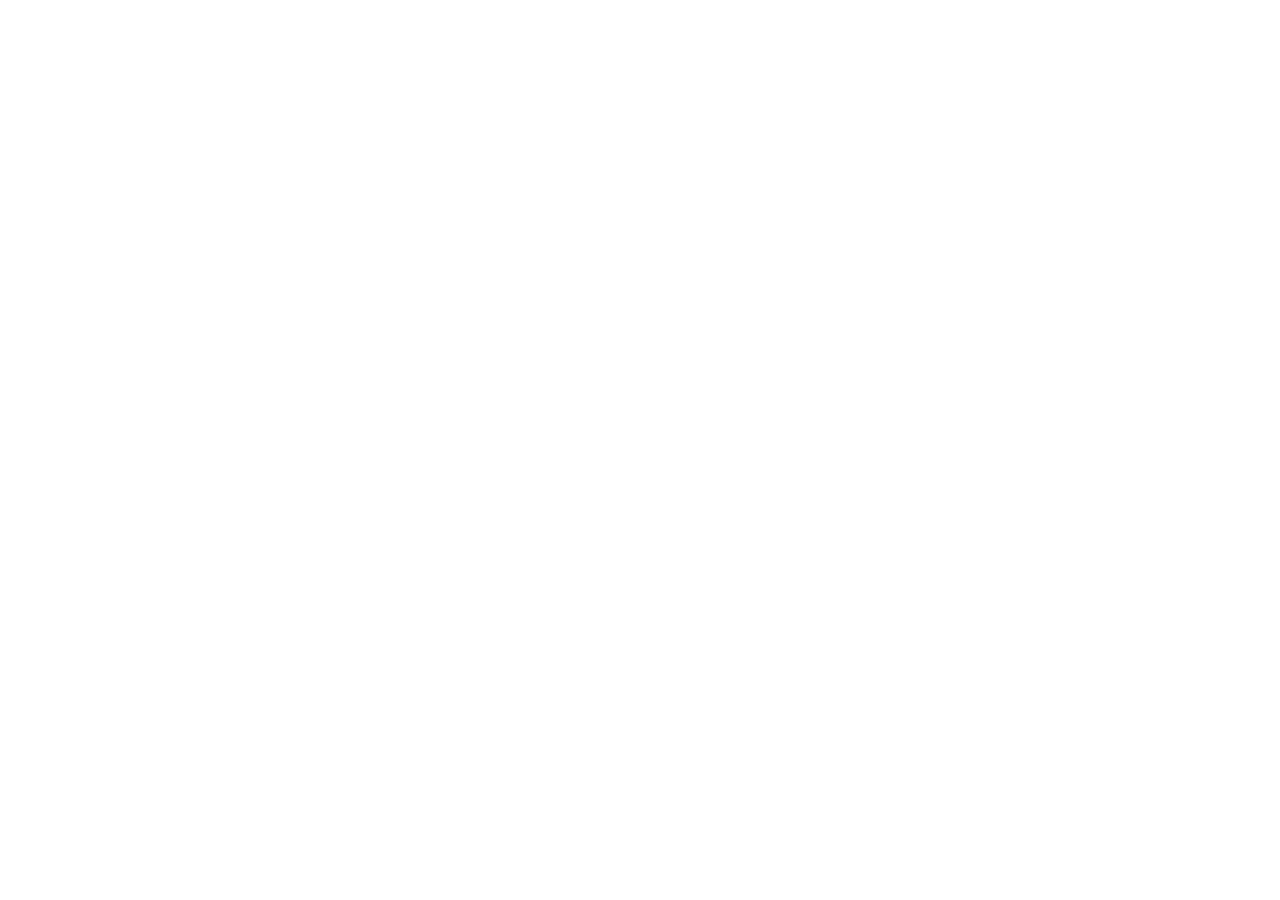
==== index.html @ 6a2fafbd "first commit with almost finalised dashboard. Minor styling left to change in future commit" ====
<!DOCTYPE html>
<html lang="en">
<head>
    <meta charset="UTF-8">
    <meta name="viewport" content="width=device-width, initial-scale=1.0">
    <title>Dylan's Dashboard</title>
</head>
<body>
    
</body>
</html>
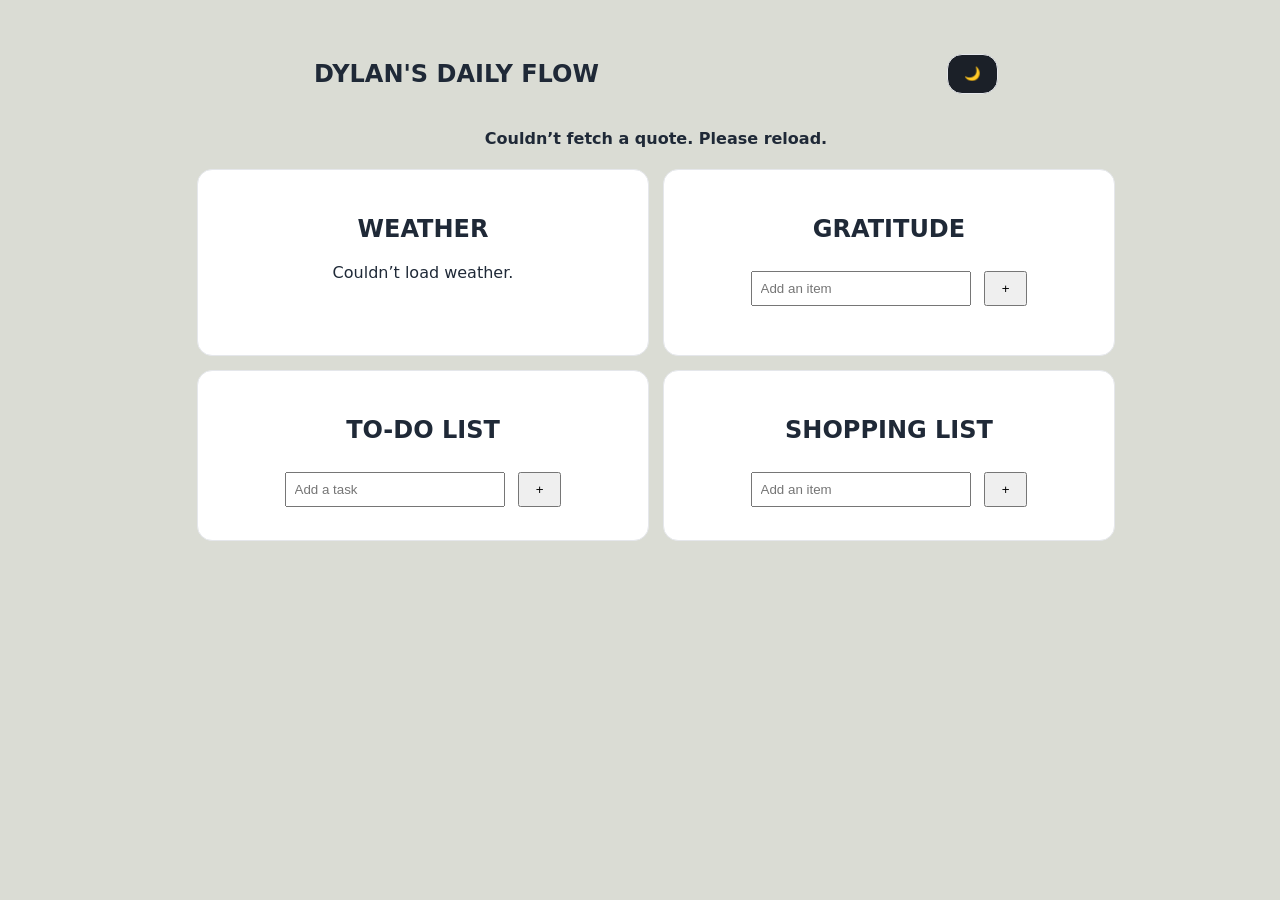
==== commit 7be105f2: "some more changes being pushed" ====
--- a/index.html
+++ b/index.html
@@ -3,9 +3,100 @@
 <head>
     <meta charset="UTF-8">
     <meta name="viewport" content="width=device-width, initial-scale=1.0">
-    <title>Dylan's Dashboard</title>
+    <div class="title-container">
+        <title class="title">Dylan's Dashboard</title>
+    </div>
+    
+    <link rel="stylesheet" href="style.css">
 </head>
+<nav>
+    <!-- <div id="nav-container"> 
+        <a href="">ToDo List</a>
+        <a href="">Shopping List</a>
+        <a href="">Gratitude</a>
+        <a href="">Quote</a>
+        <a href="">Weather</a>
+        <a href="">Calendar</a>
+    </div> -->
+</nav>
 <body>
+     <main id="app" roll="main">
     
+    <section class="header-container" >
+        <h1>DYLAN'S DAILY FLOW</h1>  
+        <button id="toggleThemeBtn" type="button" aria-pressed="false" class="theme-button">
+        <span id="themeIcon" aria-hidden="true">☀️</span>
+        <span class="btn-text"></span>
+      </button>
+    </section>
+    
+      <section id="motivational-quote-container">
+            <div class="quote-container">
+                <h4 id="quote-text"></h4>
+            </div>
+
+    <!-- <section id="calendar-container">
+        <div>
+            <h2>CALENDAR</h2>
+        </div>
+    </section> -->
+            
+      
+
+    
+    <div class="dashboard">
+        
+        <section id="weather-container" class="widget-box">
+            <div>
+                <h2>WEATHER</h2>
+                <p id="city"></p>
+                <p id="highLow"></p>
+                <!-- <input type="text" name="" id=""cityInput placeholder="Location"> -->
+                <p id="temperature"></p>
+                <p id="condition"></p>
+                <img id="icon"/>
+        </section>
+         <section id="daily-gratitude-container" class="widget-box">
+            <div>
+                <h2>GRATITUDE</h2>
+                <input type="text" name="" id="gratitudeInput" placeholder="Add an item">
+                <button id="gratitudeAddBtn">+</button>
+                <ol id="gratitudeList">
+                </ol>
+            </div>
+        </section>
+
+        <section id="todo-list-container" class="widget-box">
+            <div>
+                <h2>TO-DO LIST</h2>
+                <input type="text" name="" id="toDoInput" placeholder="Add a task">
+                <button id="toDoAddBtn">+</button>
+                <ul id="toDoListUL">
+                </ul>
+            </div>
+        </section>
+
+        <section id="shopping-list-container" class="widget-box">
+            <div>
+                <h2>SHOPPING LIST</h2>
+                <input type="text" name="" id="shoppingListInput" placeholder="Add an item">
+                <button id="shopAddBtn">+</button>
+                <ul id="shoppingList">
+                </ul>
+            </div>
+        </section>
+       
+        <!-- <section id="habit-tracker-container" class="widget-box">
+            <div>
+                <h2>HABIT TRACKER</h2>
+                <input type="text" name="" id="gratitudeInput" placeholder="Add a habit">
+                <button id="habitAddBtn">+</button>
+            </div>
+        </section> -->
+    </div>
+
+    
+
+    <script src="script.js"></script>
 </body>
 </html>
--- a/style.css
+++ b/style.css
@@ -0,0 +1,159 @@
+/* Basic styles for layout */
+body {
+  font-family: Inter, system-ui, Segoe UI, Roboto, Helvetica Neue, Arial;
+  padding: 2rem;
+  background: #dadcd4;
+  text-align: center;
+  display: flex;
+  align-items: center;
+  justify-content: center;
+  gap: 16px;
+  color: #1f2937
+}
+
+
+
+input, button, select {
+  margin: 0.5rem 0;
+  padding: 0.5rem;
+}
+
+body.dark {
+  background: #141d24;
+  color: #ffffff;
+}
+
+
+.header-container{
+  display: flex;
+  justify-content: space-around;
+  align-items: center;
+  color: #1F2937
+}
+
+.dark .header-container {
+  color: #dadcd4;
+}
+
+.quote-container{
+  /* display: flex;
+  justify-content: center; */
+  display: flex;
+  justify-content: center;
+  text-align: center;
+}
+
+.dark .quote-container{
+   color: #dadcd4;
+}
+
+
+button {
+  padding: 0.5rem 1rem;
+  cursor: pointer;
+  margin-top: 0.5rem;
+}
+
+.theme-button{
+  border: 1px solid #E5E7EB;
+  border-radius: 15px;
+  background-color: #1b2028;
+  margin: 0;
+  height: 40px;
+  
+}
+
+.dark .theme-button { 
+   background-color: #dadcd4;
+}
+input {
+  padding: 0.5rem;
+  width: 200px;
+  margin-right: 0.5rem;
+}
+
+.widget-box {
+  border: 1px solid #E5E7EB;
+  border-radius: 15px;
+  padding: 25px;
+  width: 400px;
+  background-color: #ffffff;
+  color: #1F2937
+}
+
+
+.dark .widget-box {
+  color: #dadcd4;
+  background-color: #141d24;
+  border: 1px solid #2f373d;
+}
+
+ul {
+  list-style-type: none;
+  margin: 0;
+  padding: 0;
+  align-items: center;
+}
+
+/* ol {
+  list-style-type: lower-roman;
+} */
+
+.strikethrough {
+  text-decoration: line-through;
+  color: gray
+}
+
+.removeBtn {
+  font-weight: bold;
+  background-color: transparent;
+  border: none;
+  padding-top: 10px;
+}
+
+.dark .removeBtn {
+  color: #dadcd4
+}
+
+.removeBtn:hover{
+  color: grey;
+}
+
+.dashboard {
+  max-width: 1000px;
+  margin: 0 auto 48px;
+  padding: 0 16px;
+  display: flex;
+  flex-wrap: wrap;
+  justify-content: center;
+  gap: 14px;
+
+    /* gap: 50px;
+    align-items: center;
+    justify-content: space-evenly;
+    flex-direction: column; */
+}
+
+.createdList {
+   display: flex;
+  align-items: center;
+  gap: 10px;
+  padding: 6px 8px;
+  border-bottom: 1px solid #e5e7eb;
+  font-size: 16px;
+}
+
+.createdList input[type="checkbox"] {
+  flex: 0 0 auto;
+  width: 18px;
+  height: 18px;
+}
+
+/* .api-container{
+  display: flex;
+  justify-content: space-evenly;
+} */
+/* 
+.contents-container{
+  border: 1px solid black
+} */
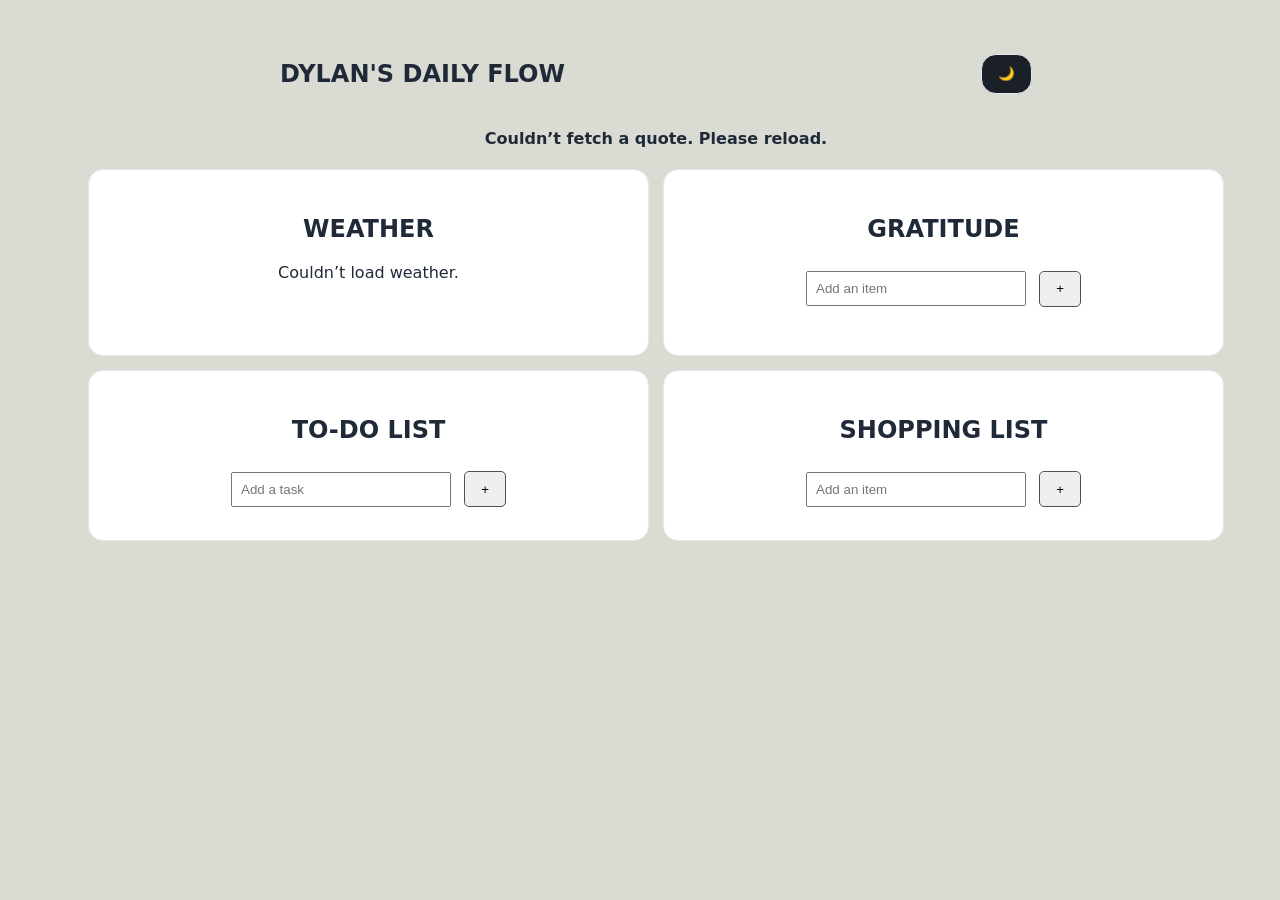
==== commit 6184c558: "minor button editing" ====
--- a/index.html
+++ b/index.html
@@ -60,7 +60,7 @@
             <div>
                 <h2>GRATITUDE</h2>
                 <input type="text" name="" id="gratitudeInput" placeholder="Add an item">
-                <button id="gratitudeAddBtn">+</button>
+                <button id="gratitudeAddBtn" class="addBtn">+</button>
                 <ol id="gratitudeList">
                 </ol>
             </div>
@@ -70,7 +70,7 @@
             <div>
                 <h2>TO-DO LIST</h2>
                 <input type="text" name="" id="toDoInput" placeholder="Add a task">
-                <button id="toDoAddBtn">+</button>
+                <button id="toDoAddBtn" class="addBtn">+</button>
                 <ul id="toDoListUL">
                 </ul>
             </div>
@@ -80,7 +80,7 @@
             <div>
                 <h2>SHOPPING LIST</h2>
                 <input type="text" name="" id="shoppingListInput" placeholder="Add an item">
-                <button id="shopAddBtn">+</button>
+                <button id="shopAddBtn" class="addBtn">+</button>
                 <ul id="shoppingList">
                 </ul>
             </div>
--- a/style.css
+++ b/style.css
@@ -72,20 +72,50 @@
   margin-right: 0.5rem;
 }
 
+
+
 .widget-box {
+  flex: 1 1 450px;         
+  min-width: 280px;
+  padding: 25px;
+  width: 400px;
   border: 1px solid #E5E7EB;
   border-radius: 15px;
-  padding: 25px;
-  width: 400px;
   background-color: #ffffff;
   color: #1F2937
 }
+
+@media (max-width: 1000px) {
+  .widget-box {
+    flex: 1 1 calc(50% - 20px);
+  }
+}
+
+@media (max-width: 600px) {
+  .dashboard {
+    flex-direction: column;
+    align-items: center;
+  }
+  .widget-box {
+    flex: 1 1 100%;
+    width: 100%;
+  }
+}
+
+
 
 
 .dark .widget-box {
   color: #dadcd4;
   background-color: #141d24;
   border: 1px solid #2f373d;
+}
+
+.addBtn {
+  border: 1px solid #4c5054;
+  border-radius: 5px;
+  margin: 0;
+  height: 36px;
 }
 
 ul {
@@ -119,20 +149,7 @@
   color: grey;
 }
 
-.dashboard {
-  max-width: 1000px;
-  margin: 0 auto 48px;
-  padding: 0 16px;
-  display: flex;
-  flex-wrap: wrap;
-  justify-content: center;
-  gap: 14px;
 
-    /* gap: 50px;
-    align-items: center;
-    justify-content: space-evenly;
-    flex-direction: column; */
-}
 
 .createdList {
    display: flex;
@@ -156,4 +173,20 @@
 /* 
 .contents-container{
   border: 1px solid black
-} */+} */
+
+.dashboard {
+  max-width: 1200px;
+  margin: 0 auto 48px;
+  padding: 0 16px;
+  display: flex;
+  flex-wrap: wrap;
+  margin-inline: auto;
+  justify-content: center;
+  gap: 14px;
+
+    /* gap: 50px;
+    align-items: center;
+    justify-content: space-evenly;
+    flex-direction: column; */
+}
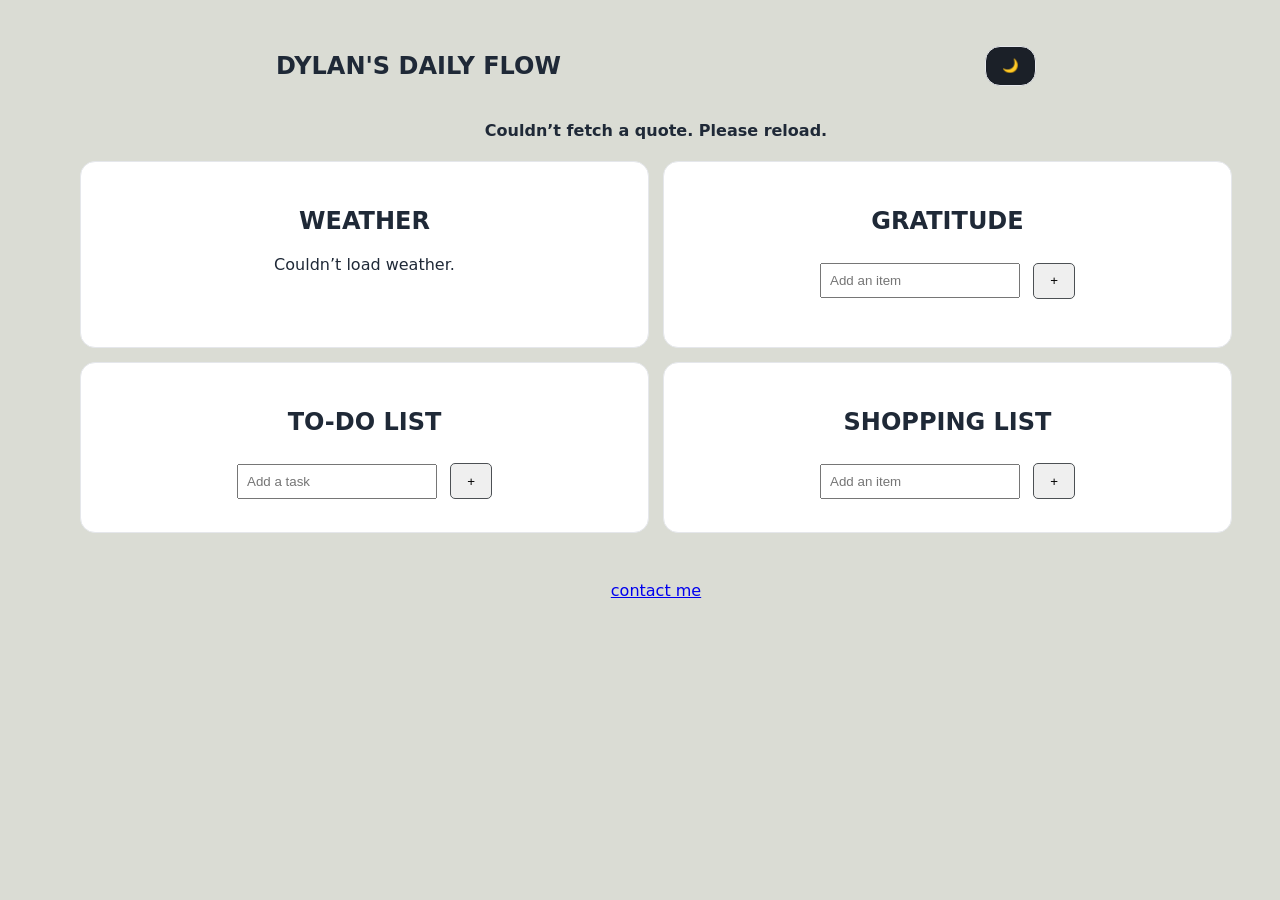
==== commit 4ab166d5: "added functioning contact page with hooks to and from main page. Contact just saves to console." ====
--- a/index.html
+++ b/index.html
@@ -94,6 +94,9 @@
             </div>
         </section> -->
     </div>
+    <footer>
+        <nav><a href="contact-page.html">contact me</a></nav>
+    </footer>
 
     
 
--- a/style.css
+++ b/style.css
@@ -1,4 +1,7 @@
-/* Basic styles for layout */
+
+* { box-sizing: border-box; }
+html, body { margin: 0; width: 100%; overflow-x: hidden; }
+
 body {
   font-family: Inter, system-ui, Segoe UI, Roboto, Helvetica Neue, Arial;
   padding: 2rem;
@@ -10,7 +13,6 @@
   gap: 16px;
   color: #1f2937
 }
-
 
 
 input, button, select {
@@ -61,6 +63,13 @@
   margin: 0;
   height: 40px;
   
+}
+
+@media (max-width: 600px) {
+  .theme-button {
+    padding: 10px;        /* gives breathing room around icon */
+    margin-right: 8px;    /* if it’s touching the edge */
+  }
 }
 
 .dark .theme-button { 
@@ -103,8 +112,6 @@
 }
 
 
-
-
 .dark .widget-box {
   color: #dadcd4;
   background-color: #141d24;
@@ -118,6 +125,14 @@
   height: 36px;
 }
 
+
+/* @media (max-width: 600px) {
+  .addBtn{
+    max-height: 33px;
+  }
+} */
+
+
 ul {
   list-style-type: none;
   margin: 0;
@@ -189,4 +204,22 @@
     align-items: center;
     justify-content: space-evenly;
     flex-direction: column; */
+}
+
+
+/* contact form */
+
+.contactForm {
+  margin-top: 50px;
+  max-width: 500px;
+  display: flex;
+  flex-direction: column;
+  align-items: center;
+  gap: 22px;
+  margin-bottom: 50px;
+}
+
+textarea{ 
+  width: 300px;
+  height: 200px;
 }
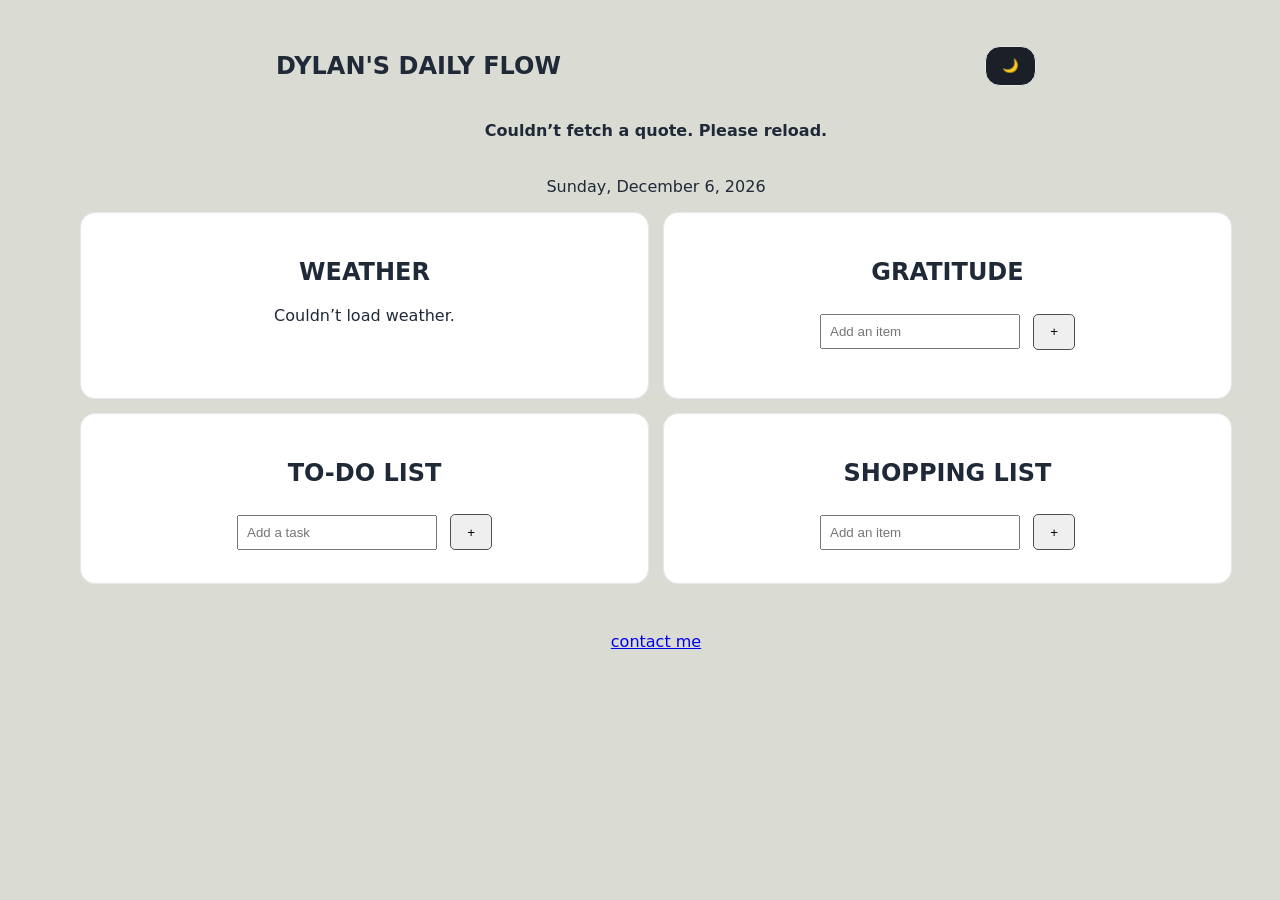
==== commit e62f2f47: "date added" ====
--- a/index.html
+++ b/index.html
@@ -33,6 +33,9 @@
       <section id="motivational-quote-container">
             <div class="quote-container">
                 <h4 id="quote-text"></h4>
+            </div>
+            <div class="date-container">
+                <p class="date" id="date"></p>
             </div>
 
     <!-- <section id="calendar-container">
--- a/style.css
+++ b/style.css
@@ -1,6 +1,15 @@
 
-* { box-sizing: border-box; }
-html, body { margin: 0; width: 100%; overflow-x: hidden; }
+* { 
+  box-sizing: 
+  border-box; 
+}
+
+html, body {
+  margin: 0;
+  padding: 0;
+  width: 100%;
+  overflow-x: hidden;
+}
 
 body {
   font-family: Inter, system-ui, Segoe UI, Roboto, Helvetica Neue, Arial;
@@ -222,4 +231,14 @@
 textarea{ 
   width: 300px;
   height: 200px;
-}+}
+
+.submit {
+  border: 1px solid #4c5054;
+  border-radius: 5px;
+  margin: 0;
+  height: 36px;
+}
+
+
+
